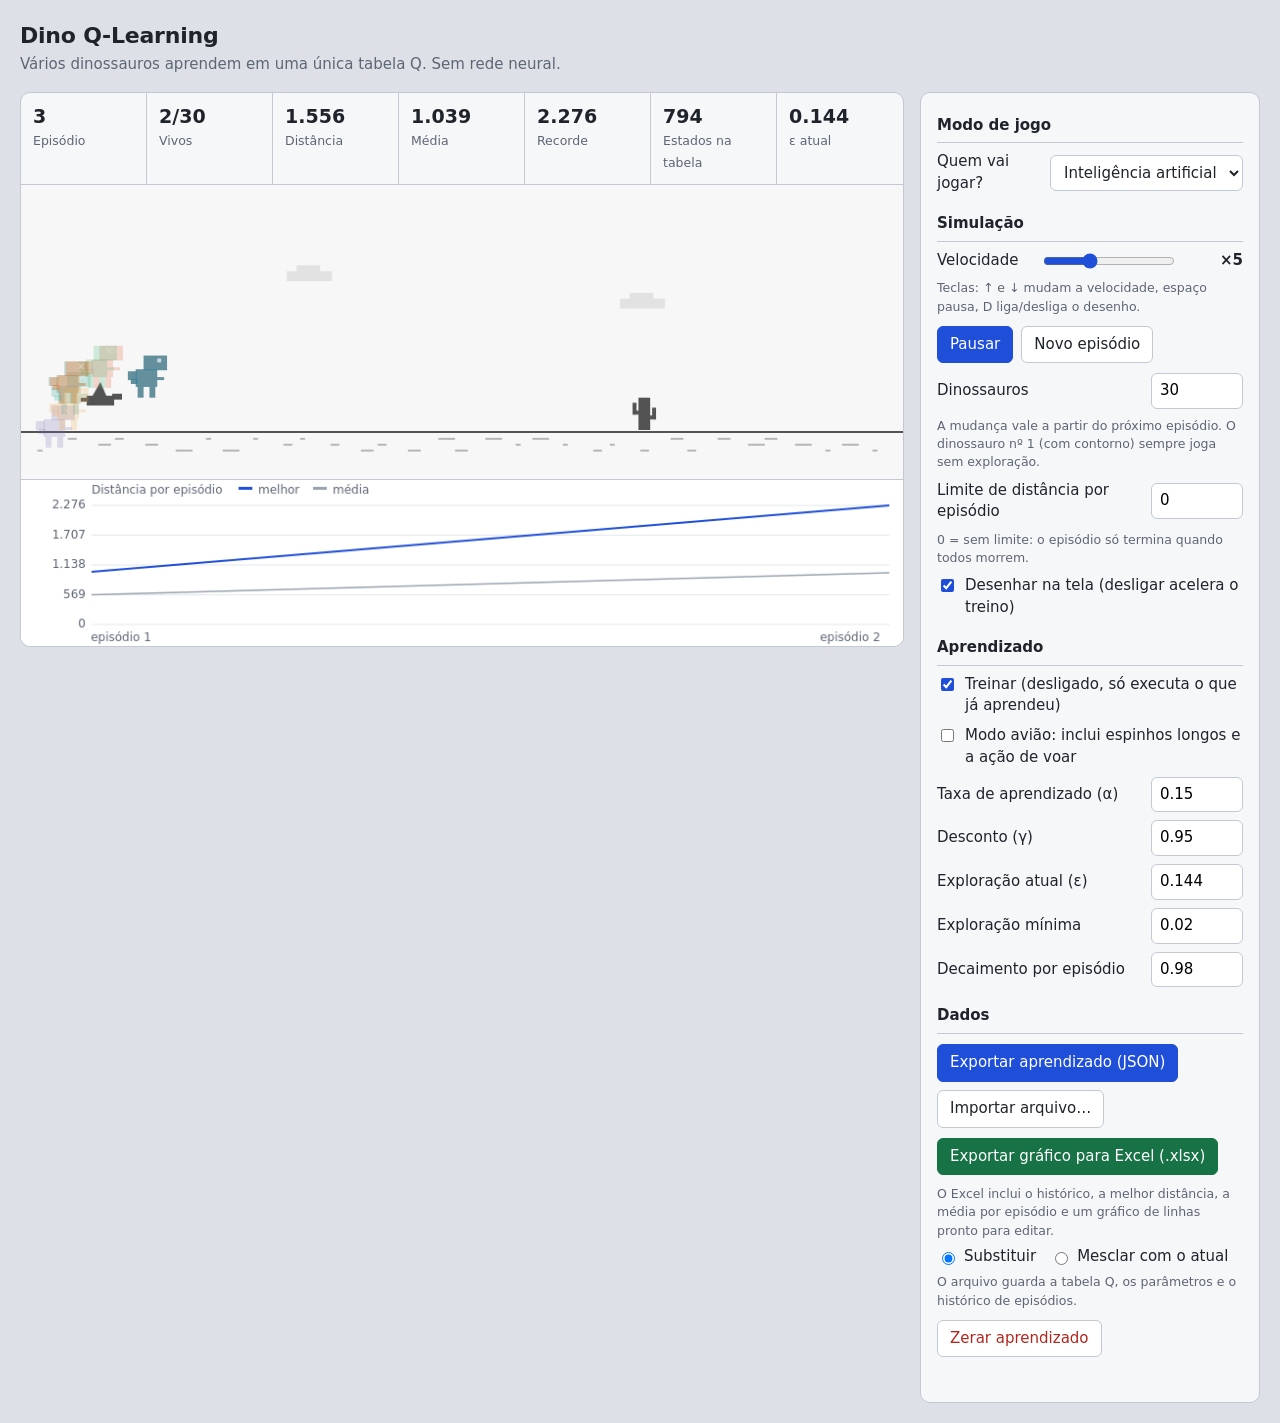
==== src/jogo-dino-google/index.html @ 0776fe12 "feat: aquivo html separado e padronizado (html+css+js) | funções adicionadas (usuario tambem joga e " ====
<!DOCTYPE html>
<html lang="pt-BR">
<head>
  <meta charset="utf-8">
  <meta name="viewport" content="width=device-width, initial-scale=1">
  <title>Dino Q-Learning</title>
  <link rel="stylesheet" href="style.css">
</head>
<body>
  <div class="head">
    <h1>Dino Q-Learning</h1>
    <p class="sub">Vários dinossauros aprendem em uma única tabela Q. Sem rede neural.</p>
  </div>

  <main class="grid">
    <section class="card" aria-label="Simulação">
      <div class="stats">
        <div><span class="v" id="sEp">1</span><span class="k">Episódio</span></div>
        <div><span class="v" id="sAlive">0</span><span class="k">Vivos</span></div>
        <div><span class="v" id="sDist">0</span><span class="k">Distância</span></div>
        <div><span class="v" id="sAvg">0</span><span class="k">Média</span></div>
        <div><span class="v" id="sBest">0</span><span class="k">Recorde</span></div>
        <div><span class="v" id="sStates">0</span><span class="k">Estados na tabela</span></div>
        <div><span class="v" id="sEps">0</span><span class="k">ε atual</span></div>
      </div>
      <canvas id="game" aria-label="Jogo do dinossauro"></canvas>
      <canvas id="chart" aria-label="Gráfico de evolução"></canvas>
    </section>

    <aside class="card panel" aria-label="Controles">
      <h2>Modo de jogo</h2>
      <div class="row">
        <label for="mode">Quem vai jogar?</label>
        <select id="mode">
          <option value="ai">Inteligência artificial</option>
          <option value="player">Eu (jogador)</option>
        </select>
      </div>
      <div id="playerControls" hidden>
        <strong>Seus controles</strong>
        <div class="btns">
          <button id="btnJump" type="button">Pular</button>
          <button id="btnDuck" type="button">Abaixar</button>
        </div>
        <p class="player-hint">Teclado: Espaço ou ↑ para pular; segure ↓ para abaixar. Esc pausa a partida.</p>
      </div>

      <h2>Simulação</h2>
      <div class="row">
        <label for="speed">Velocidade</label>
        <input type="range" id="speed" min="0" max="12" step="1" value="4">
        <span class="speedval" id="speedVal">×5</span>
      </div>
      <p class="hint" id="speedHint">Teclas: ↑ e ↓ mudam a velocidade, espaço pausa, D liga/desliga o desenho.</p>
      <div class="btns">
        <button id="btnPause" class="primary">Pausar</button>
        <button id="btnNew">Novo episódio</button>
      </div>
      <div class="row">
        <label for="nDinos">Dinossauros</label>
        <input type="number" id="nDinos" min="1" max="300" step="1" value="30">
      </div>
      <p class="hint">A mudança vale a partir do próximo episódio. O dinossauro nº 1 (com contorno) sempre joga sem exploração.</p>
      <div class="row"><label for="pCap">Limite de distância por episódio</label><input type="number" id="pCap" min="0" step="100000"></div>
      <p class="hint">0 = sem limite: o episódio só termina quando todos morrem.</p>
      <label class="check"><input type="checkbox" id="chkDraw" checked> <span>Desenhar na tela (desligar acelera o treino)</span></label>

      <h2>Aprendizado</h2>
      <label class="check"><input type="checkbox" id="chkLearn" checked> <span>Treinar (desligado, só executa o que já aprendeu)</span></label>
      <label class="check"><input type="checkbox" id="chkPlane"> <span>Modo avião: inclui espinhos longos e a ação de voar</span></label>
      <div class="row"><label for="pAlpha">Taxa de aprendizado (α)</label><input type="number" id="pAlpha" min="0.001" max="1" step="0.01"></div>
      <div class="row"><label for="pGamma">Desconto (γ)</label><input type="number" id="pGamma" min="0" max="0.999" step="0.01"></div>
      <div class="row"><label for="pEps">Exploração atual (ε)</label><input type="number" id="pEps" min="0" max="1" step="0.01"></div>
      <div class="row"><label for="pEpsMin">Exploração mínima</label><input type="number" id="pEpsMin" min="0" max="1" step="0.01"></div>
      <div class="row"><label for="pDecay">Decaimento por episódio</label><input type="number" id="pDecay" min="0.5" max="1" step="0.005"></div>

      <h2>Dados</h2>
      <div class="btns">
        <button id="btnExport" class="primary">Exportar aprendizado (JSON)</button>
        <button id="btnImport">Importar arquivo…</button>
        <input type="file" id="fileIn" accept="application/json,.json" hidden>
      </div>
      <div class="btns">
        <button id="btnExportExcel" class="excel-button" type="button">Exportar gráfico para Excel (.xlsx)</button>
      </div>
      <p class="hint">O Excel inclui o histórico, a melhor distância, a média por episódio e um gráfico de linhas pronto para editar.</p>
      <div class="radios" role="radiogroup" aria-label="Modo de importação">
        <label><input type="radio" name="impMode" value="replace" checked> Substituir</label>
        <label><input type="radio" name="impMode" value="merge"> Mesclar com o atual</label>
      </div>
      <p class="hint">O arquivo guarda a tabela Q, os parâmetros e o histórico de episódios.</p>
      <div class="btns"><button id="btnReset" class="danger">Zerar aprendizado</button></div>
      <p id="status" role="status" aria-live="polite"></p>
    </aside>
  </main>
  <script src="script.js"></script>
</body>
</html>
---- src/jogo-dino-google/style.css ----
:root {
    color-scheme: light;
    --bg: #dde1e7;
    --panel: #f6f7f9;
    --line: #c3c9d2;
    --ink: #1f242b;
    --muted: #5d6673;
    --accent: #1f4fd8;
    --accent-ink: #ffffff;
    --screen: #f7f7f7;
    --danger: #b3261e;
  }
  * { box-sizing: border-box; }
  html, body { margin: 0; }
  body {
    background: var(--bg);
    color: var(--ink);
    font: 15px/1.45 system-ui, -apple-system, "Segoe UI", Roboto, sans-serif;
    padding: 20px;
  }
  h1 { margin: 0; font-size: 22px; letter-spacing: -0.01em; }
  .sub { margin: 2px 0 16px; color: var(--muted); }
  .grid { display: grid; grid-template-columns: minmax(0, 1fr) 340px; gap: 16px; align-items: start; max-width: 1360px; margin: 0 auto; }
  .head { max-width: 1360px; margin: 0 auto; }
  .card { background: var(--panel); border: 1px solid var(--line); border-radius: 10px; }
  .stats { display: grid; grid-template-columns: repeat(7, minmax(0, 1fr)); border-bottom: 1px solid var(--line); }
  .stats div { padding: 10px 12px; border-right: 1px solid var(--line); min-width: 0; }
  .stats div:last-child { border-right: 0; }
  .stats .v { display: block; font-size: 19px; font-variant-numeric: tabular-nums; font-weight: 600; white-space: nowrap; overflow: hidden; text-overflow: ellipsis; }
  .stats .k { color: var(--muted); font-size: 12.5px; }
  canvas { display: block; width: 100%; height: auto; }
  #game { background: var(--screen); }
  #chart { border-top: 1px solid var(--line); background: #fff; border-radius: 0 0 10px 10px; }
  .panel { padding: 4px 16px 16px; }
  select { padding: 7px 9px; border: 1px solid var(--line); border-radius: 6px; font: inherit; background: #fff; color: var(--ink); }
  button:disabled, select:disabled { opacity: .55; cursor: not-allowed; }
  #playerControls { margin: 12px 0 4px; padding: 12px; border: 1px solid var(--line); border-radius: 8px; background: #fff; }
  #playerControls[hidden] { display: none; }
  #playerControls .btns { margin-bottom: 4px; }
  #playerControls button { min-width: 112px; touch-action: none; user-select: none; }
  #btnJump { background: var(--accent); border-color: var(--accent); color: var(--accent-ink); }
  .player-hint { color: var(--muted); font-size: 12.5px; margin: 5px 0 0; }
  .panel h2 { font-size: 15px; margin: 18px 0 8px; padding-bottom: 6px; border-bottom: 1px solid var(--line); }
  .row { display: flex; align-items: center; gap: 10px; margin: 8px 0; }
  .row > label:first-child { flex: 1; }
  .hint { color: var(--muted); font-size: 12.5px; margin: 2px 0 0; }
  input[type=number] { width: 92px; padding: 6px 8px; border: 1px solid var(--line); border-radius: 6px; font: inherit; background: #fff; font-variant-numeric: tabular-nums; }
  input[type=range] { flex: 1.4; accent-color: var(--accent); }
  .speedval { width: 56px; text-align: right; font-weight: 600; font-variant-numeric: tabular-nums; }
  .check { display: flex; gap: 8px; align-items: flex-start; margin: 8px 0; cursor: pointer; }
  .check input { margin-top: 4px; accent-color: var(--accent); }
  .btns { display: flex; flex-wrap: wrap; gap: 8px; margin: 10px 0; }
  button { font: inherit; padding: 7px 12px; border-radius: 6px; border: 1px solid var(--line); background: #fff; color: var(--ink); cursor: pointer; }
  button:hover { border-color: #8d96a3; }
  button.primary { background: var(--accent); border-color: var(--accent); color: var(--accent-ink); }
  button.excel-button { background: #177245; border-color: #177245; color: #fff; }
  button.excel-button:hover { background: #125b37; border-color: #125b37; }
  button.danger { color: var(--danger); }
  :focus-visible { outline: 2px solid var(--accent); outline-offset: 2px; }
  .radios { display: flex; gap: 14px; margin: 6px 0; }
  .radios label { display: flex; gap: 6px; align-items: center; cursor: pointer; }
  #status { min-height: 1.4em; margin: 6px 0 0; font-size: 13.5px; color: var(--muted); }
  #status.err { color: var(--danger); }
  @media (max-width: 980px) {
    .grid { grid-template-columns: 1fr; }
    .stats { grid-template-columns: repeat(4, 1fr); }
    .stats div:nth-child(4n) { border-right: 0; }
    .stats div:nth-child(-n+4) { border-bottom: 1px solid var(--line); }
  }
  @media (max-width: 560px) {
    body { padding: 10px; }
    .stats { grid-template-columns: repeat(2, 1fr); }
    .stats div:nth-child(2n) { border-right: 0; }
    .stats div:nth-child(-n+2) { border-bottom: 1px solid var(--line); }
  }
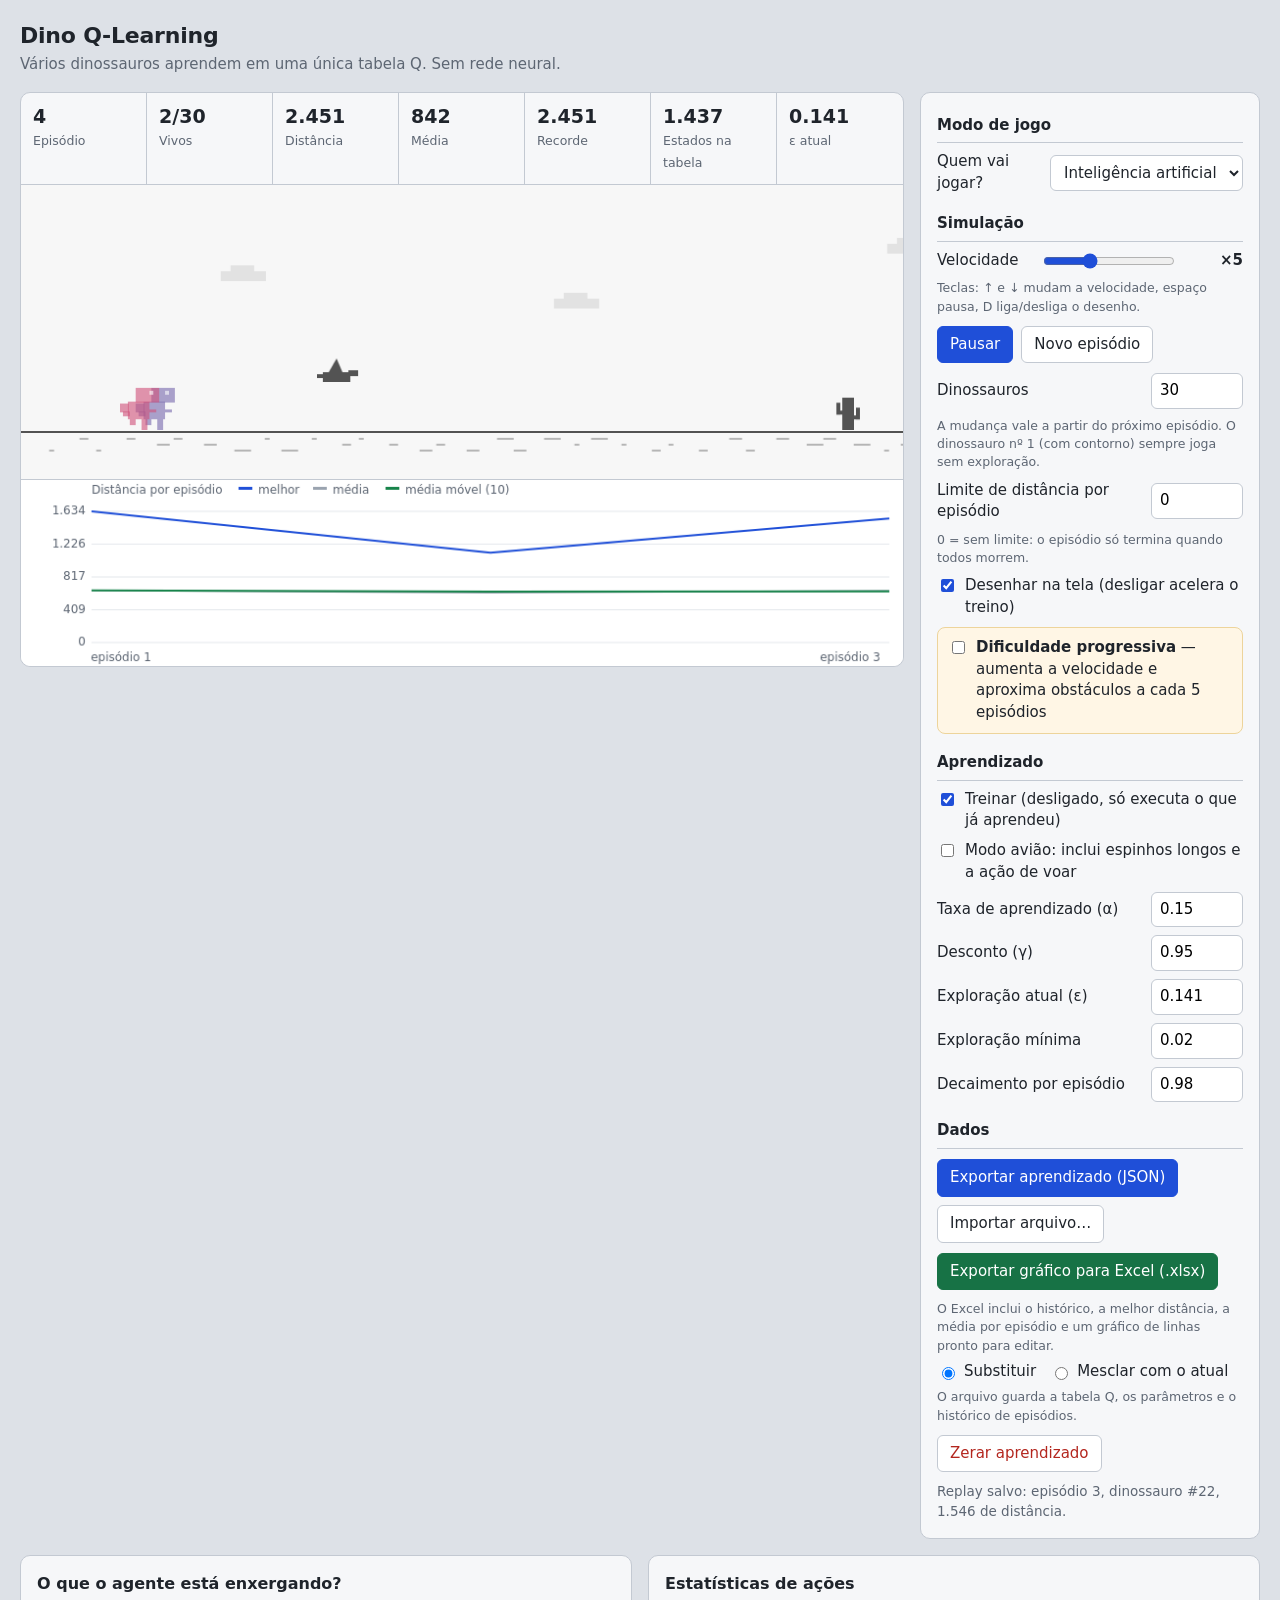
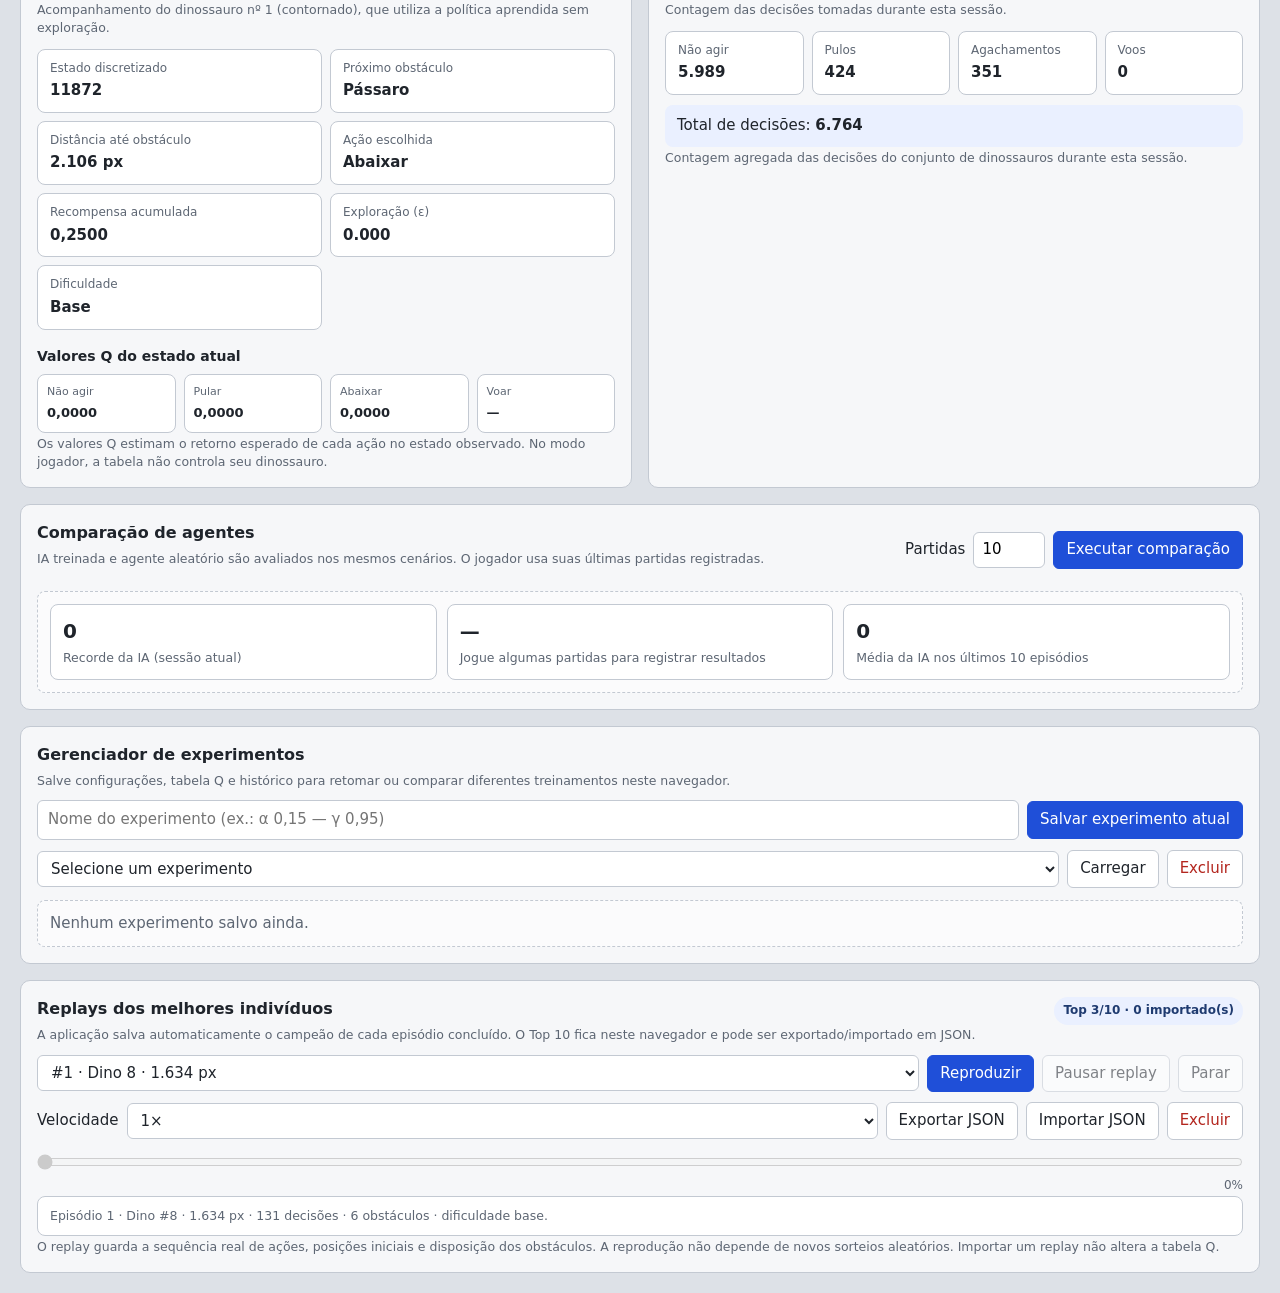
==== commit 58f77f6b: "Adição de modo de replay" ====
--- a/src/jogo-dino-google/index.html
+++ b/src/jogo-dino-google/index.html
@@ -64,6 +64,7 @@
       <div class="row"><label for="pCap">Limite de distância por episódio</label><input type="number" id="pCap" min="0" step="100000"></div>
       <p class="hint">0 = sem limite: o episódio só termina quando todos morrem.</p>
       <label class="check"><input type="checkbox" id="chkDraw" checked> <span>Desenhar na tela (desligar acelera o treino)</span></label>
+      <label class="check progressive-check"><input type="checkbox" id="chkProgressive"> <span><strong>Dificuldade progressiva</strong> — aumenta a velocidade e aproxima obstáculos a cada 5 episódios</span></label>
 
       <h2>Aprendizado</h2>
       <label class="check"><input type="checkbox" id="chkLearn" checked> <span>Treinar (desligado, só executa o que já aprendeu)</span></label>
@@ -93,6 +94,108 @@
       <p id="status" role="status" aria-live="polite"></p>
     </aside>
   </main>
+
+  <main class="insight-grid" aria-label="Análise do aprendizado">
+    <section class="card insight-card">
+      <h2>O que o agente está enxergando?</h2>
+      <p class="hint" id="qModeHint">Acompanhamento do dinossauro nº 1 (contornado).</p>
+      <div class="debug-grid">
+        <div class="debug-item"><span>Estado discretizado</span><strong id="qState">—</strong></div>
+        <div class="debug-item"><span>Próximo obstáculo</span><strong id="qObstacle">—</strong></div>
+        <div class="debug-item"><span>Distância até obstáculo</span><strong id="qDistance">—</strong></div>
+        <div class="debug-item"><span>Ação escolhida</span><strong id="qAction">—</strong></div>
+        <div class="debug-item"><span>Recompensa acumulada</span><strong id="qReward">—</strong></div>
+        <div class="debug-item"><span>Exploração (ε)</span><strong id="qEpsilon">—</strong></div>
+        <div class="debug-item"><span>Dificuldade</span><strong id="qDifficulty">Base</strong></div>
+      </div>
+      <h3>Valores Q do estado atual</h3>
+      <div class="q-values">
+        <div><span>Não agir</span><strong id="qWait">0,0000</strong></div>
+        <div><span>Pular</span><strong id="qJump">0,0000</strong></div>
+        <div><span>Abaixar</span><strong id="qDuck">0,0000</strong></div>
+        <div><span>Voar</span><strong id="qFly">0,0000</strong></div>
+      </div>
+      <p class="hint">Os valores Q estimam o retorno esperado de cada ação no estado observado. No modo jogador, a tabela não controla seu dinossauro.</p>
+    </section>
+
+    <section class="card insight-card">
+      <h2>Estatísticas de ações</h2>
+      <p class="hint">Contagem das decisões tomadas durante esta sessão.</p>
+      <div class="action-grid">
+        <div class="action-stat"><span>Não agir</span><strong id="actWait">0</strong></div>
+        <div class="action-stat"><span>Pulos</span><strong id="actJump">0</strong></div>
+        <div class="action-stat"><span>Agachamentos</span><strong id="actDuck">0</strong></div>
+        <div class="action-stat"><span>Voos</span><strong id="actFly">0</strong></div>
+      </div>
+      <div class="action-total">Total de decisões: <strong id="actTotal">0</strong></div>
+      <p class="hint" id="actionStatsHint">Na IA, cada decisão do agente é contabilizada. No modo jogador, são contabilizados os comandos manuais.</p>
+    </section>
+
+    <section class="card insight-card wide-card">
+      <div class="section-heading">
+        <div>
+          <h2>Comparação de agentes</h2>
+          <p class="hint">IA treinada e agente aleatório são avaliados nos mesmos cenários. O jogador usa suas últimas partidas registradas.</p>
+        </div>
+        <div class="btns compact-actions">
+          <label for="benchmarkRuns">Partidas</label>
+          <input type="number" id="benchmarkRuns" min="3" max="30" value="10">
+          <button id="btnCompare" class="primary" type="button">Executar comparação</button>
+        </div>
+      </div>
+      <div id="comparisonResults" class="result-placeholder">Execute a comparação para gerar os indicadores.</div>
+    </section>
+
+    <section class="card insight-card wide-card">
+      <div class="section-heading">
+        <div>
+          <h2>Gerenciador de experimentos</h2>
+          <p class="hint">Salve configurações, tabela Q e histórico para retomar ou comparar diferentes treinamentos neste navegador.</p>
+        </div>
+      </div>
+      <div class="experiment-controls">
+        <input type="text" id="experimentName" maxlength="60" placeholder="Nome do experimento (ex.: α 0,15 — γ 0,95)">
+        <button id="btnSaveExperiment" class="primary" type="button">Salvar experimento atual</button>
+      </div>
+      <div class="experiment-controls">
+        <select id="experimentSelect" aria-label="Experimento salvo"><option value="">Nenhum experimento salvo</option></select>
+        <button id="btnLoadExperiment" type="button">Carregar</button>
+        <button id="btnDeleteExperiment" class="danger" type="button">Excluir</button>
+      </div>
+      <div id="experimentComparison" class="result-placeholder">Seus experimentos salvos aparecerão aqui para comparação.</div>
+    </section>
+
+    <section class="card insight-card wide-card replay-card">
+      <div class="section-heading">
+        <div>
+          <h2>Replays dos melhores indivíduos</h2>
+          <p class="hint">A aplicação salva automaticamente o campeão de cada episódio concluído. O Top 10 fica neste navegador e pode ser exportado/importado em JSON.</p>
+        </div>
+        <span class="replay-count" id="replayCount">Top 0/10</span>
+      </div>
+      <div class="experiment-controls replay-controls">
+        <select id="replaySelect" aria-label="Replay salvo"><option value="">Nenhum replay salvo ainda</option></select>
+        <button id="btnReplayPlay" class="primary" type="button" disabled>Reproduzir</button>
+        <button id="btnReplayPause" type="button" disabled>Pausar replay</button>
+        <button id="btnReplayStop" type="button" disabled>Parar</button>
+      </div>
+      <div class="experiment-controls replay-controls">
+        <label for="replaySpeed">Velocidade</label>
+        <select id="replaySpeed">
+          <option value="0.5">0,5×</option><option value="1" selected>1×</option>
+          <option value="2">2×</option><option value="4">4×</option>
+        </select>
+        <button id="btnReplayExport" type="button" disabled>Exportar JSON</button>
+        <button id="btnReplayImport" type="button">Importar JSON</button>
+        <input type="file" id="replayFileIn" accept="application/json,.json" hidden>
+        <button id="btnReplayDelete" class="danger" type="button" disabled>Excluir</button>
+      </div>
+      <input type="range" id="replayProgress" min="0" max="100" step="0.1" value="0" disabled aria-label="Progresso do replay">
+      <div class="replay-progress-label" id="replayProgressLabel">0%</div>
+      <p class="hint replay-metadata" id="replayMetadata">Os melhores indivíduos dos próximos episódios concluídos aparecerão aqui.</p>
+      <p class="hint">O replay guarda a sequência real de ações, posições iniciais e disposição dos obstáculos. A reprodução não depende de novos sorteios aleatórios. Importar um replay não altera a tabela Q.</p>
+    </section>
+  </main>
   <script src="script.js"></script>
 </body>
 </html>
--- a/src/jogo-dino-google/style.css
+++ b/src/jogo-dino-google/style.css
@@ -73,3 +73,120 @@
     .stats div:nth-child(2n) { border-right: 0; }
     .stats div:nth-child(-n+2) { border-bottom: 1px solid var(--line); }
   }
+
+/* Painéis de análise e laboratório */
+.insight-grid {
+  display: grid;
+  grid-template-columns: repeat(2, minmax(0, 1fr));
+  gap: 16px;
+  max-width: 1360px;
+  margin: 16px auto 0;
+}
+.insight-card { padding: 16px; min-width: 0; }
+.insight-card h2 { font-size: 16px; margin: 0 0 6px; }
+.insight-card h3 { font-size: 14px; margin: 16px 0 8px; }
+.wide-card { grid-column: 1 / -1; }
+.debug-grid {
+  display: grid;
+  grid-template-columns: repeat(2, minmax(0, 1fr));
+  gap: 8px;
+  margin-top: 12px;
+}
+.debug-item, .action-stat {
+  padding: 10px 12px;
+  background: #fff;
+  border: 1px solid var(--line);
+  border-radius: 8px;
+  min-width: 0;
+}
+.debug-item span, .action-stat span {
+  display: block;
+  color: var(--muted);
+  font-size: 12px;
+}
+.debug-item strong, .action-stat strong {
+  display: block;
+  font-size: 15px;
+  margin-top: 3px;
+  overflow-wrap: anywhere;
+  font-variant-numeric: tabular-nums;
+}
+.q-values, .action-grid {
+  display: grid;
+  grid-template-columns: repeat(4, minmax(0, 1fr));
+  gap: 8px;
+}
+.q-values > div {
+  display: flex;
+  flex-direction: column;
+  gap: 4px;
+  padding: 9px;
+  border: 1px solid var(--line);
+  border-radius: 8px;
+  background: #fff;
+  min-width: 0;
+}
+.q-values span { color: var(--muted); font-size: 11px; }
+.q-values strong { font-size: 13px; font-variant-numeric: tabular-nums; overflow-wrap: anywhere; }
+.action-grid { margin-top: 12px; }
+.action-total { margin-top: 10px; padding: 10px 12px; background: #eaf0ff; border-radius: 8px; }
+.action-total strong { font-variant-numeric: tabular-nums; }
+.section-heading {
+  display: flex;
+  align-items: flex-start;
+  justify-content: space-between;
+  gap: 16px;
+  flex-wrap: wrap;
+}
+.compact-actions { align-items: center; }
+.compact-actions input[type=number] { width: 72px; }
+.result-placeholder {
+  margin-top: 12px;
+  padding: 12px;
+  border: 1px dashed var(--line);
+  border-radius: 8px;
+  color: var(--muted);
+  background: rgba(255,255,255,.55);
+}
+.compare-summary {
+  display: grid;
+  grid-template-columns: repeat(3, minmax(0, 1fr));
+  gap: 10px;
+}
+.compare-summary > div {
+  padding: 12px;
+  border: 1px solid var(--line);
+  border-radius: 8px;
+  background: #fff;
+}
+.compare-summary strong { display: block; font-size: 20px; color: var(--ink); font-variant-numeric: tabular-nums; }
+.compare-summary small { display: block; color: var(--muted); margin-top: 3px; }
+.table-scroll { overflow-x: auto; max-width: 100%; }
+.data-table { width: 100%; border-collapse: collapse; min-width: 600px; color: var(--ink); font-size: 13px; }
+.data-table th, .data-table td { padding: 9px 10px; text-align: left; border-bottom: 1px solid var(--line); white-space: nowrap; }
+.data-table thead th { background: #eaf0ff; color: #1f3b70; font-weight: 650; }
+.data-table tbody th { font-weight: 650; }
+.experiment-controls { display: flex; align-items: center; gap: 8px; flex-wrap: wrap; margin-top: 10px; }
+.experiment-controls input[type=text] { flex: 1 1 280px; min-width: 180px; padding: 8px 10px; border: 1px solid var(--line); border-radius: 6px; font: inherit; }
+.experiment-controls select { flex: 1 1 260px; min-width: 180px; }
+.progressive-check { padding: 9px 10px; border-radius: 8px; background: #fff6e5; border: 1px solid #edd49b; }
+@media (max-width: 980px) {
+  .insight-grid { grid-template-columns: 1fr; }
+  .wide-card { grid-column: auto; }
+}
+@media (max-width: 560px) {
+  .debug-grid, .compare-summary { grid-template-columns: 1fr 1fr; }
+  .q-values, .action-grid { grid-template-columns: repeat(2, minmax(0, 1fr)); }
+  .section-heading { display: block; }
+}
+
+
+/* Replays */
+.replay-card { overflow: hidden; }
+.replay-controls select:first-child { flex: 1 1 280px; min-width: 220px; }
+.replay-controls #replaySpeed { min-width: 90px; }
+#replayProgress { width: 100%; margin: 14px 0 0; accent-color: var(--accent); }
+.replay-progress-label { color: var(--muted); font-size: 12px; text-align: right; font-variant-numeric: tabular-nums; }
+.replay-metadata { padding: 10px 12px; border: 1px solid var(--line); border-radius: 8px; background: #fff; }
+.replay-count { align-self: flex-start; padding: 5px 9px; border-radius: 20px; background: #eaf0ff; color: #1f3b70; font-size: 12px; font-weight: 600; }
+@media (max-width: 560px) { .replay-controls { align-items: stretch; } .replay-controls button, .replay-controls select { flex: 1 1 100%; } }
